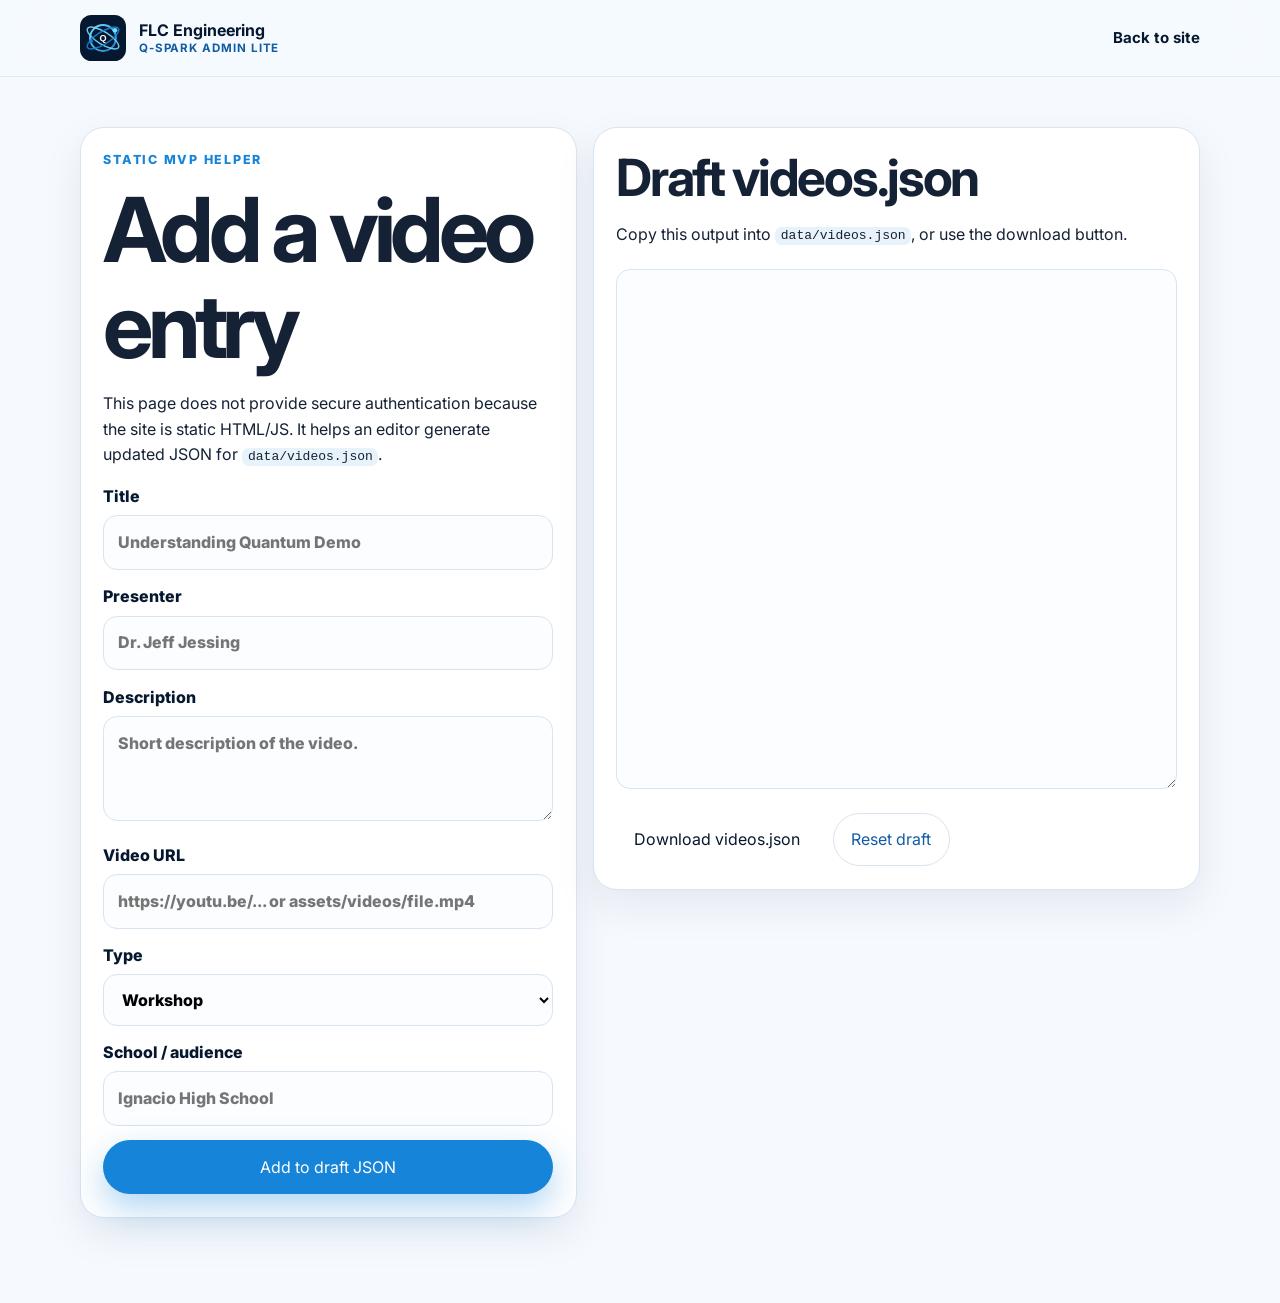
==== admin.html @ 29ce9d5e "first commit" ====
<!doctype html>
<html lang="en">
<head>
  <meta charset="utf-8">
  <meta name="viewport" content="width=device-width, initial-scale=1">
  <title>Admin Lite | FLC Engineering Q-SPARK</title>
  <meta name="description" content="Static-site helper for preparing new Q-SPARK video entries.">
  <link rel="preconnect" href="https://fonts.googleapis.com">
  <link rel="preconnect" href="https://fonts.gstatic.com" crossorigin>
  <link href="https://fonts.googleapis.com/css2?family=Inter:wght@400;500;600;700;800&display=swap" rel="stylesheet">
  <link rel="stylesheet" href="styles.css">
</head>
<body class="admin-page">
  <header class="site-header">
    <div class="container nav-wrap">
      <a class="brand" href="index.html">
        <img src="assets/logo/qspark-logo-placeholder.svg" alt="FLC Engineering Q-SPARK logo" class="brand-logo">
        <span><strong>FLC Engineering</strong><small>Q-SPARK Admin Lite</small></span>
      </a>
      <nav class="site-nav always-open"><a href="index.html">Back to site</a></nav>
    </div>
  </header>
  <main class="section admin-main">
    <div class="container admin-grid">
      <section class="admin-card">
        <p class="eyebrow">Static MVP helper</p>
        <h1>Add a video entry</h1>
        <p>This page does not provide secure authentication because the site is static HTML/JS. It helps an editor generate updated JSON for <code>data/videos.json</code>.</p>
        <form id="videoForm" class="admin-form">
          <label>Title<input name="title" required placeholder="Understanding Quantum Demo"></label>
          <label>Presenter<input name="presenter" placeholder="Dr. Jeff Jessing"></label>
          <label>Description<textarea name="description" required placeholder="Short description of the video."></textarea></label>
          <label>Video URL<input name="url" required placeholder="https://youtu.be/... or assets/videos/file.mp4"></label>
          <label>Type<select name="type"><option value="workshop">Workshop</option><option value="demo">Demo</option><option value="trailer">Trailer</option></select></label>
          <label>School / audience<input name="audience" placeholder="Ignacio High School"></label>
          <button class="button primary" type="submit">Add to draft JSON</button>
        </form>
      </section>
      <section class="admin-card">
        <h2>Draft videos.json</h2>
        <p>Copy this output into <code>data/videos.json</code>, or use the download button.</p>
        <textarea id="jsonOutput" class="json-output" spellcheck="false"></textarea>
        <div class="stacked-actions compact-actions">
          <button class="button secondary" id="downloadJson" type="button">Download videos.json</button>
          <button class="button ghost" id="resetDraft" type="button">Reset draft</button>
        </div>
      </section>
    </div>
  </main>
  <script src="admin.js"></script>
</body>
</html>
---- styles.css ----
:root {
  --blue-950: #06182f;
  --blue-900: #082345;
  --blue-800: #0d3568;
  --blue-700: #115ca3;
  --blue-500: #1684d8;
  --blue-100: #e8f4ff;
  --cyan-300: #76dcff;
  --ink: #152134;
  --muted: #65758a;
  --line: #d8e4ef;
  --bg: #f6faff;
  --white: #ffffff;
  --shadow: 0 24px 70px rgba(6, 24, 47, .14);
  --radius: 24px;
}

* { box-sizing: border-box; }
html { scroll-behavior: smooth; }
body {
  margin: 0;
  font-family: Inter, system-ui, -apple-system, BlinkMacSystemFont, "Segoe UI", sans-serif;
  color: var(--ink);
  background: var(--bg);
  line-height: 1.6;
}
a { color: var(--blue-700); }
img { max-width: 100%; display: block; }
code { background: rgba(22, 132, 216, .1); padding: .08rem .35rem; border-radius: 7px; }
.container { width: min(1120px, calc(100% - 40px)); margin: 0 auto; }
.skip-link { position: absolute; left: -999px; top: 1rem; background: var(--white); padding: .75rem 1rem; z-index: 20; }
.skip-link:focus { left: 1rem; }
.site-header {
  position: sticky; top: 0; z-index: 10;
  background: rgba(246, 250, 255, .9);
  backdrop-filter: blur(16px);
  border-bottom: 1px solid rgba(216, 228, 239, .7);
}
.nav-wrap { display: flex; align-items: center; justify-content: space-between; min-height: 76px; gap: 1rem; }
.brand { display: inline-flex; align-items: center; gap: .8rem; color: var(--blue-950); text-decoration: none; }
.brand-logo { width: 46px; height: 46px; }
.brand strong, .brand small { display: block; line-height: 1.05; }
.brand small { color: var(--blue-700); font-weight: 700; letter-spacing: .08em; text-transform: uppercase; font-size: .72rem; margin-top: .25rem; }
.site-nav { display: flex; align-items: center; gap: 1.1rem; }
.site-nav a { color: var(--blue-950); text-decoration: none; font-weight: 700; font-size: .94rem; }
.site-nav a:hover { color: var(--blue-700); }
.nav-admin { padding: .5rem .8rem; border: 1px solid var(--line); border-radius: 999px; background: var(--white); }
.nav-toggle { display: none; border: 0; background: transparent; width: 42px; height: 42px; padding: 8px; }
.nav-toggle span { display: block; height: 2px; background: var(--blue-950); margin: 6px 0; }
.hero { padding: 86px 0 70px; background: radial-gradient(circle at 80% 20%, rgba(118,220,255,.38), transparent 34%), linear-gradient(135deg, var(--blue-950), var(--blue-800)); color: var(--white); overflow: hidden; }
.hero-grid { display: grid; grid-template-columns: minmax(0, 1.15fr) minmax(320px, .85fr); gap: 56px; align-items: center; }
.eyebrow { margin: 0 0 .7rem; color: var(--blue-500); letter-spacing: .14em; text-transform: uppercase; font-weight: 800; font-size: .78rem; }
.hero .eyebrow { color: var(--cyan-300); }
h1, h2, h3 { line-height: 1.08; margin: 0; color: inherit; }
h1 { font-size: clamp(2.7rem, 7vw, 5.6rem); letter-spacing: -.06em; }
h2 { font-size: clamp(2rem, 4vw, 3.5rem); letter-spacing: -.045em; }
h3 { font-size: 1.25rem; letter-spacing: -.02em; }
.hero-text { font-size: clamp(1.1rem, 2vw, 1.35rem); color: rgba(255,255,255,.82); max-width: 730px; margin: 1.25rem 0 2rem; }
.hero-actions, .stacked-actions, .contact-actions { display: flex; flex-wrap: wrap; gap: .9rem; align-items: center; }
.button { display: inline-flex; align-items: center; justify-content: center; min-height: 48px; padding: .82rem 1.08rem; border-radius: 999px; font-weight: 800; text-decoration: none; border: 1px solid transparent; cursor: pointer; font: inherit; }
.button.primary { background: var(--blue-500); color: var(--white); box-shadow: 0 14px 34px rgba(22,132,216,.34); }
.button.secondary { background: var(--white); color: var(--blue-950); }
.button.ghost { background: transparent; color: var(--blue-700); border-color: var(--line); }
.hero .button.secondary { background: rgba(255,255,255,.12); color: var(--white); border-color: rgba(255,255,255,.28); }
.note { color: rgba(255,255,255,.72); }
.note a { color: var(--white); font-weight: 800; }
.hero-card { background: rgba(255,255,255,.1); border: 1px solid rgba(255,255,255,.2); border-radius: 34px; padding: 28px; box-shadow: var(--shadow); position: relative; min-height: 470px; overflow: hidden; }
.orbit { position: relative; width: 270px; height: 270px; border: 1px solid rgba(255,255,255,.18); border-radius: 50%; margin: 24px auto 40px; }
.orbit::before, .orbit::after { content: ""; position: absolute; inset: 44px; border: 1px solid rgba(118,220,255,.38); border-radius: 50%; transform: rotate(35deg) scaleX(1.55); }
.orbit::after { transform: rotate(-35deg) scaleX(1.55); }
.orbit span { position: absolute; width: 16px; height: 16px; background: var(--cyan-300); border-radius: 50%; box-shadow: 0 0 34px var(--cyan-300); }
.orbit span:nth-child(1) { top: 36px; left: 126px; }
.orbit span:nth-child(2) { bottom: 64px; left: 36px; }
.orbit span:nth-child(3) { right: 44px; bottom: 72px; }
.stat-row { display: flex; justify-content: space-between; gap: 1rem; border-top: 1px solid rgba(255,255,255,.2); padding-top: 1rem; color: rgba(255,255,255,.74); }
.stat-row strong { color: var(--white); font-size: 1.4rem; }
.hero-panel-grid { display: grid; grid-template-columns: 1fr 1fr; gap: .8rem; margin-top: 1rem; }
.hero-panel-grid div, .feature-card, .event-card, .video-card, .photo-card, .impact-list div, .contact-card, .admin-card { background: var(--white); border: 1px solid var(--line); border-radius: var(--radius); box-shadow: 0 16px 42px rgba(6,24,47,.08); }
.hero-panel-grid div { background: rgba(255,255,255,.1); border-color: rgba(255,255,255,.16); padding: 1rem; color: rgba(255,255,255,.72); }
.hero-panel-grid strong { display: block; color: var(--white); }
.section { padding: 86px 0; }
.split { display: grid; grid-template-columns: .9fr 1.1fr; gap: 56px; align-items: center; }
.align-start { align-items: start; }
.copy-block p, .section-intro, .impact-wrap p { color: var(--muted); font-size: 1.05rem; }
.card-grid { display: grid; grid-template-columns: repeat(3, 1fr); gap: 1rem; margin-top: 34px; }
.feature-card { padding: 1.45rem; }
.icon { display: inline-flex; font-weight: 900; color: var(--blue-700); background: var(--blue-100); border-radius: 999px; padding: .35rem .7rem; margin-bottom: 1rem; }
.feature-card p, .video-card p, .event-card p, .photo-card p, .impact-list span { color: var(--muted); }
.blue-section { background: var(--blue-950); color: var(--white); }
.section-heading { max-width: 760px; text-align: center; margin-bottom: 28px; }
.section-heading p { color: var(--muted); }
.blue-section .section-heading p { color: rgba(255,255,255,.72); }
.filters { display: flex; justify-content: center; flex-wrap: wrap; gap: .65rem; margin-bottom: 26px; }
.chip { border: 1px solid rgba(255,255,255,.2); border-radius: 999px; padding: .55rem .9rem; background: rgba(255,255,255,.08); color: var(--white); font-weight: 800; cursor: pointer; }
.chip.active { background: var(--blue-500); border-color: var(--blue-500); }
.video-grid { display: grid; grid-template-columns: repeat(2, 1fr); gap: 1.1rem; }
.video-card { overflow: hidden; background: #0b2649; border-color: rgba(255,255,255,.12); color: var(--white); }
.video-frame { aspect-ratio: 16 / 9; background: linear-gradient(135deg, #0d3568, #1684d8); display: grid; place-items: center; }
.video-frame iframe, .video-frame video { width: 100%; height: 100%; border: 0; }
.video-placeholder { text-align: center; padding: 2rem; font-weight: 800; }
.video-body { padding: 1.2rem; }
.video-meta { color: var(--cyan-300); font-weight: 800; font-size: .82rem; text-transform: uppercase; letter-spacing: .08em; }
.video-tags { display: flex; gap: .5rem; flex-wrap: wrap; margin-top: .8rem; }
.video-tags span { background: rgba(255,255,255,.1); border: 1px solid rgba(255,255,255,.14); border-radius: 999px; padding: .25rem .55rem; font-size: .78rem; color: rgba(255,255,255,.82); }
.event-list { display: grid; gap: 1rem; }
.event-card { padding: 1.25rem; }
.event-date { color: var(--blue-700); font-weight: 900; text-transform: uppercase; font-size: .82rem; letter-spacing: .08em; }
.gallery-section { background: #edf6ff; }
.gallery-grid { display: grid; grid-template-columns: repeat(3, 1fr); gap: 1rem; }
.photo-card { overflow: hidden; }
.photo-card img { width: 100%; aspect-ratio: 4 / 3; object-fit: cover; background: linear-gradient(135deg, var(--blue-800), var(--blue-500)); }
.photo-card div { padding: 1rem; }
.impact-wrap { display: grid; grid-template-columns: 1fr 1fr; gap: 52px; align-items: center; }
.impact-list { display: grid; gap: 1rem; }
.impact-list div { padding: 1.2rem; }
.impact-list strong, .impact-list span { display: block; }
.contact-section { padding-top: 0; }
.contact-card { padding: 2rem; display: grid; grid-template-columns: 1fr auto; gap: 2rem; align-items: center; background: linear-gradient(135deg, var(--white), var(--blue-100)); }
.site-footer { padding: 36px 0; background: var(--blue-950); color: rgba(255,255,255,.72); }
.footer-grid { display: grid; grid-template-columns: 1fr 1fr; gap: 2rem; }
.footer-grid strong { color: var(--white); }
.admin-main { padding-top: 50px; }
.admin-grid { display: grid; grid-template-columns: .9fr 1.1fr; gap: 1rem; align-items: start; }
.admin-card { padding: 1.4rem; }
.admin-form { display: grid; gap: .9rem; margin-top: 1rem; }
.admin-form label { font-weight: 800; color: var(--blue-950); }
.admin-form input, .admin-form textarea, .admin-form select, .json-output { width: 100%; margin-top: .35rem; border: 1px solid var(--line); border-radius: 14px; padding: .85rem; font: inherit; background: #fbfdff; }
.admin-form textarea { min-height: 105px; }
.json-output { min-height: 520px; font-family: ui-monospace, SFMono-Regular, Menlo, monospace; font-size: .85rem; }
.compact-actions { margin-top: 1rem; }
@media (max-width: 850px) {
  .nav-toggle { display: block; }
  .site-nav { display: none; position: absolute; left: 20px; right: 20px; top: 78px; background: var(--white); padding: 1rem; border: 1px solid var(--line); border-radius: 18px; box-shadow: var(--shadow); flex-direction: column; align-items: flex-start; }
  .site-nav.open, .site-nav.always-open { display: flex; }
  .hero-grid, .split, .impact-wrap, .contact-card, .footer-grid, .admin-grid { grid-template-columns: 1fr; }
  .card-grid, .gallery-grid, .video-grid { grid-template-columns: 1fr; }
  .hero { padding-top: 58px; }
  .hero-card { min-height: auto; }
  .contact-actions { justify-content: flex-start; }
}
.page-hero { padding: 76px 0 42px; background: radial-gradient(circle at 85% 20%, rgba(118,220,255,.32), transparent 32%), linear-gradient(135deg, var(--blue-950), var(--blue-800)); color: var(--white); }
.page-hero .section-heading { margin-bottom: 0; }
.page-hero h1 { font-size: clamp(2.4rem, 6vw, 4.6rem); }
.page-hero p { color: rgba(255,255,255,.78); }
.light { color: rgba(255,255,255,.76); }
.featured-video-card { margin: 0; }
#featuredVideo .video-card { width: 100%; }
.empty-state { padding: 1.25rem; border-radius: var(--radius); background: rgba(255,255,255,.1); border: 1px solid rgba(255,255,255,.16); color: rgba(255,255,255,.78); }
.gallery-section.is-empty { display: none; }
.videos-page-section { padding-top: 42px; }
.video-contact-section { padding-top: 64px; }
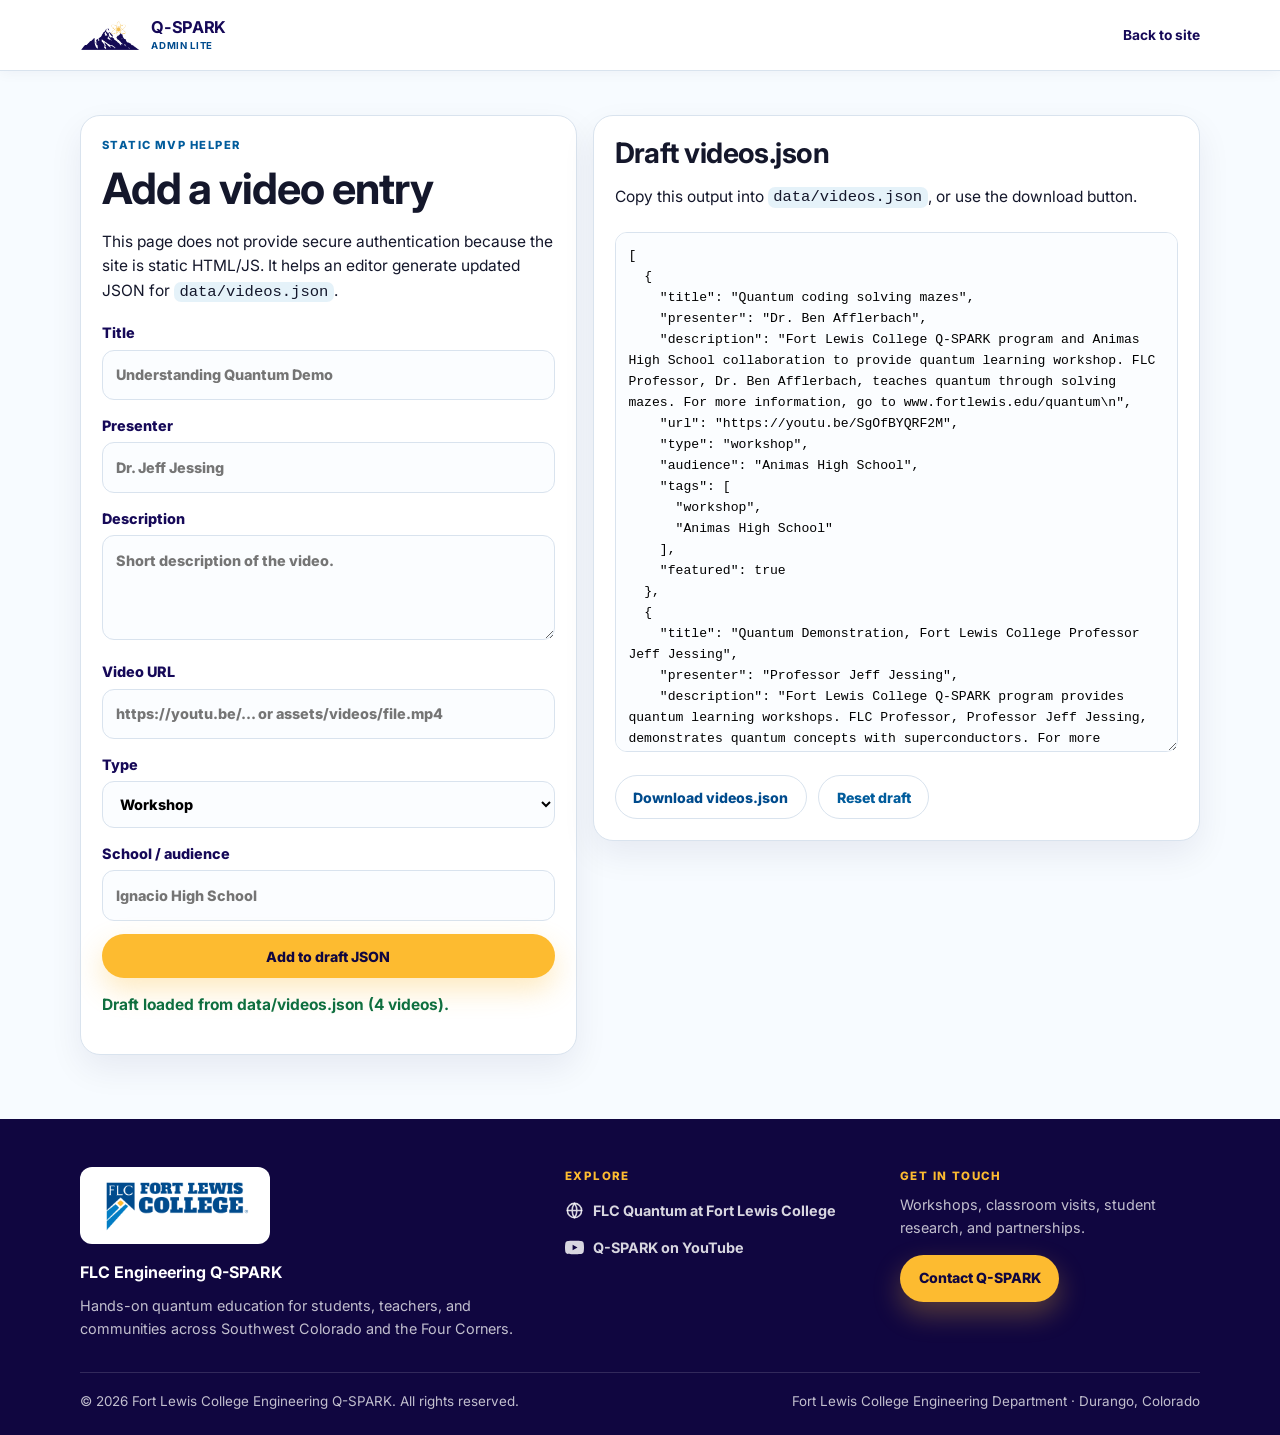
==== commit fa4b2fa6: "Complete style update, Add logos and photos, Clean up dashboard" ====
--- a/admin.html
+++ b/admin.html
@@ -5,6 +5,7 @@
   <meta name="viewport" content="width=device-width, initial-scale=1">
   <title>Admin Lite | FLC Engineering Q-SPARK</title>
   <meta name="description" content="Static-site helper for preparing new Q-SPARK video entries.">
+  <link rel="icon" href="assets/logo/qspark-mark.png">
   <link rel="preconnect" href="https://fonts.googleapis.com">
   <link rel="preconnect" href="https://fonts.gstatic.com" crossorigin>
   <link href="https://fonts.googleapis.com/css2?family=Inter:wght@400;500;600;700;800&display=swap" rel="stylesheet">
@@ -14,8 +15,8 @@
   <header class="site-header">
     <div class="container nav-wrap">
       <a class="brand" href="index.html">
-        <img src="assets/logo/qspark-logo-placeholder.svg" alt="FLC Engineering Q-SPARK logo" class="brand-logo">
-        <span><strong>FLC Engineering</strong><small>Q-SPARK Admin Lite</small></span>
+        <img src="assets/logo/qspark-mark.png" alt="" class="brand-logo" width="412" height="206">
+        <span><strong>Q-SPARK</strong><small>Admin Lite</small></span>
       </a>
       <nav class="site-nav always-open"><a href="index.html">Back to site</a></nav>
     </div>
@@ -47,6 +48,43 @@
       </section>
     </div>
   </main>
+
+  <footer class="site-footer">
+    <div class="container footer-grid">
+      <div class="footer-brand">
+        <img src="assets/logo/flc-logo.png" alt="Fort Lewis College" class="footer-logo" width="454" height="160">
+        <strong>FLC Engineering Q-SPARK</strong>
+        <p>Hands-on quantum education for students, teachers, and communities across Southwest Colorado and the Four Corners.</p>
+      </div>
+      <div class="footer-links">
+        <span class="footer-heading">Explore</span>
+        <ul>
+          <li>
+            <a href="https://www.fortlewis.edu/quantum" target="_blank" rel="noopener">
+              <svg viewBox="0 0 24 24" fill="none" stroke="currentColor" stroke-width="2" stroke-linecap="round" stroke-linejoin="round" aria-hidden="true"><circle cx="12" cy="12" r="9"></circle><path d="M3 12h18M12 3a15 15 0 0 1 0 18a15 15 0 0 1 0-18"></path></svg>
+              FLC Quantum at Fort Lewis College
+            </a>
+          </li>
+          <li>
+            <a href="https://www.youtube.com/@FLCQSPARK" target="_blank" rel="noopener">
+              <svg viewBox="0 0 24 24" fill="currentColor" aria-hidden="true"><path d="M23.5 6.2a3 3 0 0 0-2.1-2.1C19.5 3.5 12 3.5 12 3.5s-7.5 0-9.4.6A3 3 0 0 0 .5 6.2 31.2 31.2 0 0 0 0 12a31.2 31.2 0 0 0 .5 5.8 3 3 0 0 0 2.1 2.1c1.9.6 9.4.6 9.4.6s7.5 0 9.4-.6a3 3 0 0 0 2.1-2.1A31.2 31.2 0 0 0 24 12a31.2 31.2 0 0 0-.5-5.8ZM9.6 15.6V8.4l6.2 3.6-6.2 3.6Z"></path></svg>
+              Q-SPARK on YouTube
+            </a>
+          </li>
+        </ul>
+      </div>
+      <div class="footer-contact">
+        <span class="footer-heading">Get in touch</span>
+        <p>Workshops, classroom visits, student research, and partnerships.</p>
+        <a class="button primary" href="index.html#contact">Contact Q-SPARK</a>
+      </div>
+    </div>
+    <div class="container footer-bottom">
+      <p>&copy; <span data-year>2026</span> Fort Lewis College Engineering Q-SPARK. All rights reserved.</p>
+      <p>Fort Lewis College Engineering Department &middot; Durango, Colorado</p>
+    </div>
+  </footer>
+
   <script src="admin.js"></script>
 </body>
 </html>
--- a/styles.css
+++ b/styles.css
@@ -1,18 +1,22 @@
 :root {
-  --blue-950: #06182f;
-  --blue-900: #082345;
-  --blue-800: #0d3568;
-  --blue-700: #115ca3;
-  --blue-500: #1684d8;
-  --blue-100: #e8f4ff;
-  --cyan-300: #76dcff;
-  --ink: #152134;
-  --muted: #65758a;
-  --line: #d8e4ef;
-  --bg: #f6faff;
+  /* Brand colors sampled from the Q-SPARK and Fort Lewis College logos */
+  --blue-950: #100640;
+  --blue-900: #160958; /* Q-SPARK logo navy */
+  --blue-800: #004b8d; /* Fort Lewis College blue */
+  --blue-700: #015c9c;
+  --blue-500: #027dc4; /* FLC light blue */
+  --blue-100: #e7f1fa;
+  --gold-500: #fdbb30; /* Q-SPARK logo gold */
+  --gold-400: #ffd066;
+  --gold-100: #fff4dc;
+  --gold-ink: #855400;
+  --ink: #14172b;
+  --muted: #5f6b80;
+  --line: #d9e3ee;
+  --bg: #f7fbff;
   --white: #ffffff;
-  --shadow: 0 24px 70px rgba(6, 24, 47, .14);
-  --radius: 24px;
+  --shadow: 0 20px 56px rgba(16, 6, 64, .14);
+  --radius: 20px;
 }
 
 * { box-sizing: border-box; }
@@ -22,130 +26,170 @@
   font-family: Inter, system-ui, -apple-system, BlinkMacSystemFont, "Segoe UI", sans-serif;
   color: var(--ink);
   background: var(--bg);
+  font-size: .97rem;
   line-height: 1.6;
 }
 a { color: var(--blue-700); }
 img { max-width: 100%; display: block; }
-code { background: rgba(22, 132, 216, .1); padding: .08rem .35rem; border-radius: 7px; }
+code { background: rgba(2, 125, 196, .1); padding: .08rem .35rem; border-radius: 7px; }
 .container { width: min(1120px, calc(100% - 40px)); margin: 0 auto; }
 .skip-link { position: absolute; left: -999px; top: 1rem; background: var(--white); padding: .75rem 1rem; z-index: 20; }
 .skip-link:focus { left: 1rem; }
 .site-header {
   position: sticky; top: 0; z-index: 10;
-  background: rgba(246, 250, 255, .9);
-  backdrop-filter: blur(16px);
-  border-bottom: 1px solid rgba(216, 228, 239, .7);
+  background: var(--white);
+  border-bottom: 1px solid var(--line);
+  box-shadow: 0 1px 14px rgba(16, 6, 64, .05);
 }
-.nav-wrap { display: flex; align-items: center; justify-content: space-between; min-height: 76px; gap: 1rem; }
-.brand { display: inline-flex; align-items: center; gap: .8rem; color: var(--blue-950); text-decoration: none; }
-.brand-logo { width: 46px; height: 46px; }
+.nav-wrap { display: flex; align-items: center; justify-content: space-between; min-height: 70px; gap: 1rem; }
+.brand { display: inline-flex; align-items: center; gap: .7rem; color: var(--blue-900); text-decoration: none; }
+.brand-logo { width: 60px; height: auto; }
 .brand strong, .brand small { display: block; line-height: 1.05; }
-.brand small { color: var(--blue-700); font-weight: 700; letter-spacing: .08em; text-transform: uppercase; font-size: .72rem; margin-top: .25rem; }
-.site-nav { display: flex; align-items: center; gap: 1.1rem; }
-.site-nav a { color: var(--blue-950); text-decoration: none; font-weight: 700; font-size: .94rem; }
+.brand strong { font-size: 1.02rem; letter-spacing: -.02em; }
+.brand small { color: var(--blue-800); font-weight: 700; letter-spacing: .07em; text-transform: uppercase; font-size: .6rem; margin-top: .28rem; }
+.site-nav { display: flex; align-items: center; gap: 1rem; }
+.site-nav a { color: var(--blue-900); text-decoration: none; font-weight: 700; font-size: .86rem; }
 .site-nav a:hover { color: var(--blue-700); }
-.nav-admin { padding: .5rem .8rem; border: 1px solid var(--line); border-radius: 999px; background: var(--white); }
+.nav-admin { padding: .42rem .75rem; border: 1px solid var(--line); border-radius: 999px; background: var(--bg); }
 .nav-toggle { display: none; border: 0; background: transparent; width: 42px; height: 42px; padding: 8px; }
-.nav-toggle span { display: block; height: 2px; background: var(--blue-950); margin: 6px 0; }
-.hero { padding: 86px 0 70px; background: radial-gradient(circle at 80% 20%, rgba(118,220,255,.38), transparent 34%), linear-gradient(135deg, var(--blue-950), var(--blue-800)); color: var(--white); overflow: hidden; }
-.hero-grid { display: grid; grid-template-columns: minmax(0, 1.15fr) minmax(320px, .85fr); gap: 56px; align-items: center; }
-.eyebrow { margin: 0 0 .7rem; color: var(--blue-500); letter-spacing: .14em; text-transform: uppercase; font-weight: 800; font-size: .78rem; }
-.hero .eyebrow { color: var(--cyan-300); }
-h1, h2, h3 { line-height: 1.08; margin: 0; color: inherit; }
-h1 { font-size: clamp(2.7rem, 7vw, 5.6rem); letter-spacing: -.06em; }
-h2 { font-size: clamp(2rem, 4vw, 3.5rem); letter-spacing: -.045em; }
-h3 { font-size: 1.25rem; letter-spacing: -.02em; }
-.hero-text { font-size: clamp(1.1rem, 2vw, 1.35rem); color: rgba(255,255,255,.82); max-width: 730px; margin: 1.25rem 0 2rem; }
-.hero-actions, .stacked-actions, .contact-actions { display: flex; flex-wrap: wrap; gap: .9rem; align-items: center; }
-.button { display: inline-flex; align-items: center; justify-content: center; min-height: 48px; padding: .82rem 1.08rem; border-radius: 999px; font-weight: 800; text-decoration: none; border: 1px solid transparent; cursor: pointer; font: inherit; }
-.button.primary { background: var(--blue-500); color: var(--white); box-shadow: 0 14px 34px rgba(22,132,216,.34); }
-.button.secondary { background: var(--white); color: var(--blue-950); }
+.nav-toggle span { display: block; height: 2px; background: var(--blue-900); margin: 6px 0; }
+
+/* Hero with workshop photo background */
+.hero {
+  position: relative;
+  display: flex; align-items: center;
+  min-height: clamp(400px, 58vh, 540px);
+  padding: 60px 0;
+  background: var(--blue-950);
+  color: var(--white);
+  overflow: hidden;
+}
+.hero-bg {
+  position: absolute; inset: 0;
+  width: 100%; height: 100%;
+  object-fit: cover; object-position: center 40%;
+  filter: saturate(.7) contrast(1.05);
+  transform: scale(1.06);
+}
+.hero::after {
+  content: ""; position: absolute; inset: 0;
+  background:
+    linear-gradient(180deg, rgba(16, 6, 64, .62), rgba(16, 6, 64, .8)),
+    linear-gradient(100deg, rgba(16, 6, 64, .92) 0%, rgba(22, 9, 88, .7) 46%, rgba(0, 75, 141, .26) 100%),
+    radial-gradient(circle at 84% 16%, rgba(253, 187, 48, .22), transparent 46%);
+}
+.hero-inner { position: relative; z-index: 1; max-width: 720px; }
+.eyebrow { margin: 0 0 .6rem; color: var(--blue-700); letter-spacing: .13em; text-transform: uppercase; font-weight: 800; font-size: .7rem; }
+.hero .eyebrow, .page-hero .eyebrow, .blue-section .eyebrow { color: var(--gold-500); }
+h1, h2, h3 { line-height: 1.15; margin: 0; color: inherit; }
+h1 { font-size: clamp(1.8rem, 3.4vw, 2.7rem); letter-spacing: -.025em; }
+h2 { font-size: clamp(1.35rem, 2.2vw, 1.85rem); letter-spacing: -.02em; }
+h3 { font-size: 1.02rem; letter-spacing: -.01em; }
+.hero-text { font-size: clamp(.98rem, 1.3vw, 1.06rem); color: rgba(255, 255, 255, .88); max-width: 620px; margin: 1rem 0 1.6rem; }
+.hero-actions, .stacked-actions, .contact-actions { display: flex; flex-wrap: wrap; gap: .7rem; align-items: center; }
+.button { display: inline-flex; align-items: center; justify-content: center; min-height: 44px; padding: .68rem 1.1rem; border-radius: 999px; font-weight: 800; font-size: .88rem; text-decoration: none; border: 1px solid transparent; cursor: pointer; font-family: inherit; }
+.button.primary { background: var(--gold-500); color: var(--blue-950); box-shadow: 0 12px 28px rgba(253, 187, 48, .3); }
+.button.primary:hover { background: var(--gold-400); }
+.button.secondary { background: var(--white); color: var(--blue-800); border-color: var(--line); }
 .button.ghost { background: transparent; color: var(--blue-700); border-color: var(--line); }
-.hero .button.secondary { background: rgba(255,255,255,.12); color: var(--white); border-color: rgba(255,255,255,.28); }
-.note { color: rgba(255,255,255,.72); }
-.note a { color: var(--white); font-weight: 800; }
-.hero-card { background: rgba(255,255,255,.1); border: 1px solid rgba(255,255,255,.2); border-radius: 34px; padding: 28px; box-shadow: var(--shadow); position: relative; min-height: 470px; overflow: hidden; }
-.orbit { position: relative; width: 270px; height: 270px; border: 1px solid rgba(255,255,255,.18); border-radius: 50%; margin: 24px auto 40px; }
-.orbit::before, .orbit::after { content: ""; position: absolute; inset: 44px; border: 1px solid rgba(118,220,255,.38); border-radius: 50%; transform: rotate(35deg) scaleX(1.55); }
-.orbit::after { transform: rotate(-35deg) scaleX(1.55); }
-.orbit span { position: absolute; width: 16px; height: 16px; background: var(--cyan-300); border-radius: 50%; box-shadow: 0 0 34px var(--cyan-300); }
-.orbit span:nth-child(1) { top: 36px; left: 126px; }
-.orbit span:nth-child(2) { bottom: 64px; left: 36px; }
-.orbit span:nth-child(3) { right: 44px; bottom: 72px; }
-.stat-row { display: flex; justify-content: space-between; gap: 1rem; border-top: 1px solid rgba(255,255,255,.2); padding-top: 1rem; color: rgba(255,255,255,.74); }
-.stat-row strong { color: var(--white); font-size: 1.4rem; }
-.hero-panel-grid { display: grid; grid-template-columns: 1fr 1fr; gap: .8rem; margin-top: 1rem; }
-.hero-panel-grid div, .feature-card, .event-card, .video-card, .photo-card, .impact-list div, .contact-card, .admin-card { background: var(--white); border: 1px solid var(--line); border-radius: var(--radius); box-shadow: 0 16px 42px rgba(6,24,47,.08); }
-.hero-panel-grid div { background: rgba(255,255,255,.1); border-color: rgba(255,255,255,.16); padding: 1rem; color: rgba(255,255,255,.72); }
-.hero-panel-grid strong { display: block; color: var(--white); }
-.section { padding: 86px 0; }
-.split { display: grid; grid-template-columns: .9fr 1.1fr; gap: 56px; align-items: center; }
+.hero .button.secondary, .blue-section .button.secondary { background: rgba(255, 255, 255, .12); color: var(--white); border-color: rgba(255, 255, 255, .32); }
+.note { color: rgba(255, 255, 255, .78); font-size: .88rem; margin-bottom: 0; }
+.note a { color: var(--gold-500); font-weight: 800; }
+
+.section { padding: 64px 0; }
+.split { display: grid; grid-template-columns: .9fr 1.1fr; gap: 44px; align-items: center; }
 .align-start { align-items: start; }
-.copy-block p, .section-intro, .impact-wrap p { color: var(--muted); font-size: 1.05rem; }
-.card-grid { display: grid; grid-template-columns: repeat(3, 1fr); gap: 1rem; margin-top: 34px; }
-.feature-card { padding: 1.45rem; }
-.icon { display: inline-flex; font-weight: 900; color: var(--blue-700); background: var(--blue-100); border-radius: 999px; padding: .35rem .7rem; margin-bottom: 1rem; }
-.feature-card p, .video-card p, .event-card p, .photo-card p, .impact-list span { color: var(--muted); }
+.copy-block p, .section-intro, .impact-band p { color: var(--muted); font-size: .98rem; }
+.card-grid { display: grid; grid-template-columns: repeat(3, 1fr); gap: 1rem; margin-top: 28px; }
+.feature-card { padding: 1.4rem 1.3rem 1.3rem; position: relative; overflow: hidden; }
+.feature-card::before { content: ""; position: absolute; inset: 0 0 auto; height: 3px; background: linear-gradient(90deg, var(--gold-500), var(--blue-500)); }
+.icon { display: inline-flex; font-weight: 900; font-size: .82rem; color: var(--gold-ink); background: var(--gold-100); border-radius: 999px; padding: .3rem .65rem; margin-bottom: .85rem; }
+.feature-card p, .video-card p, .event-card p, .photo-card p, .impact-list span { color: var(--muted); font-size: .92rem; }
+.feature-card p { margin-bottom: 0; }
+.hero-panel-grid div, .feature-card, .event-card, .video-card, .photo-card, .impact-list div, .contact-card, .admin-card { background: var(--white); border: 1px solid var(--line); border-radius: var(--radius); box-shadow: 0 14px 34px rgba(16, 6, 64, .07); }
 .blue-section { background: var(--blue-950); color: var(--white); }
-.section-heading { max-width: 760px; text-align: center; margin-bottom: 28px; }
-.section-heading p { color: var(--muted); }
-.blue-section .section-heading p { color: rgba(255,255,255,.72); }
-.filters { display: flex; justify-content: center; flex-wrap: wrap; gap: .65rem; margin-bottom: 26px; }
-.chip { border: 1px solid rgba(255,255,255,.2); border-radius: 999px; padding: .55rem .9rem; background: rgba(255,255,255,.08); color: var(--white); font-weight: 800; cursor: pointer; }
-.chip.active { background: var(--blue-500); border-color: var(--blue-500); }
+.section-heading { max-width: 720px; text-align: center; margin: 0 auto 26px; }
+.section-heading p { color: var(--muted); font-size: .98rem; }
+.blue-section .section-heading p, .light { color: rgba(255, 255, 255, .78); }
+.filters { display: flex; justify-content: center; flex-wrap: wrap; gap: .55rem; margin-bottom: 24px; }
+.chip { border: 1px solid rgba(255, 255, 255, .22); border-radius: 999px; padding: .48rem .85rem; background: rgba(255, 255, 255, .08); color: var(--white); font-weight: 800; font-size: .84rem; cursor: pointer; font-family: inherit; }
+.chip.active { background: var(--gold-500); border-color: var(--gold-500); color: var(--blue-950); }
 .video-grid { display: grid; grid-template-columns: repeat(2, 1fr); gap: 1.1rem; }
-.video-card { overflow: hidden; background: #0b2649; border-color: rgba(255,255,255,.12); color: var(--white); }
-.video-frame { aspect-ratio: 16 / 9; background: linear-gradient(135deg, #0d3568, #1684d8); display: grid; place-items: center; }
+.video-card { overflow: hidden; background: #170c4d; border-color: rgba(255, 255, 255, .12); color: var(--white); }
+.video-frame { aspect-ratio: 16 / 9; background: linear-gradient(135deg, var(--blue-800), var(--blue-500)); display: grid; place-items: center; }
 .video-frame iframe, .video-frame video { width: 100%; height: 100%; border: 0; }
 .video-placeholder { text-align: center; padding: 2rem; font-weight: 800; }
-.video-body { padding: 1.2rem; }
-.video-meta { color: var(--cyan-300); font-weight: 800; font-size: .82rem; text-transform: uppercase; letter-spacing: .08em; }
-.video-tags { display: flex; gap: .5rem; flex-wrap: wrap; margin-top: .8rem; }
-.video-tags span { background: rgba(255,255,255,.1); border: 1px solid rgba(255,255,255,.14); border-radius: 999px; padding: .25rem .55rem; font-size: .78rem; color: rgba(255,255,255,.82); }
-.event-list { display: grid; gap: 1rem; }
-.event-card { padding: 1.25rem; }
-.event-date { color: var(--blue-700); font-weight: 900; text-transform: uppercase; font-size: .82rem; letter-spacing: .08em; }
-.gallery-section { background: #edf6ff; }
-.gallery-grid { display: grid; grid-template-columns: repeat(3, 1fr); gap: 1rem; }
-.photo-card { overflow: hidden; }
+.video-body { padding: 1.1rem; }
+.video-body p { color: rgba(255, 255, 255, .74); }
+.video-meta { color: var(--gold-500); font-weight: 800; font-size: .76rem; text-transform: uppercase; letter-spacing: .08em; margin-bottom: .3rem; }
+.video-tags { display: flex; gap: .45rem; flex-wrap: wrap; margin-top: .75rem; }
+.video-tags span { background: rgba(255, 255, 255, .1); border: 1px solid rgba(255, 255, 255, .14); border-radius: 999px; padding: .22rem .55rem; font-size: .74rem; color: rgba(255, 255, 255, .82); }
+.event-list { display: grid; gap: .9rem; }
+.event-card { padding: 1.2rem; }
+.event-date { color: var(--blue-700); font-weight: 900; text-transform: uppercase; font-size: .76rem; letter-spacing: .08em; margin-bottom: .3rem; }
+.gallery-section { background: var(--blue-100); }
+.gallery-grid { display: flex; flex-wrap: wrap; justify-content: center; gap: 1rem; }
+.photo-card { overflow: hidden; flex: 1 1 300px; max-width: 420px; }
 .photo-card img { width: 100%; aspect-ratio: 4 / 3; object-fit: cover; background: linear-gradient(135deg, var(--blue-800), var(--blue-500)); }
 .photo-card div { padding: 1rem; }
-.impact-wrap { display: grid; grid-template-columns: 1fr 1fr; gap: 52px; align-items: center; }
-.impact-list { display: grid; gap: 1rem; }
-.impact-list div { padding: 1.2rem; }
+.impact-band { background: var(--white); border-top: 1px solid var(--line); border-bottom: 1px solid var(--line); }
+.impact-list { display: grid; grid-template-columns: repeat(3, 1fr); gap: 1rem; margin-top: 26px; }
+.impact-list div { padding: 1.15rem; }
 .impact-list strong, .impact-list span { display: block; }
+.impact-list strong { color: var(--blue-900); }
 .contact-section { padding-top: 0; }
-.contact-card { padding: 2rem; display: grid; grid-template-columns: 1fr auto; gap: 2rem; align-items: center; background: linear-gradient(135deg, var(--white), var(--blue-100)); }
-.site-footer { padding: 36px 0; background: var(--blue-950); color: rgba(255,255,255,.72); }
-.footer-grid { display: grid; grid-template-columns: 1fr 1fr; gap: 2rem; }
-.footer-grid strong { color: var(--white); }
-.admin-main { padding-top: 50px; }
+.contact-card { padding: 1.9rem; display: grid; grid-template-columns: 1fr auto; gap: 1.8rem; align-items: center; background: linear-gradient(135deg, var(--white), var(--blue-100)); }
+.contact-card p { color: var(--muted); font-size: .95rem; }
+
+.site-footer { padding: 48px 0 24px; background: var(--blue-950); color: rgba(255, 255, 255, .74); font-size: .9rem; }
+.footer-grid { display: grid; grid-template-columns: 1.5fr 1fr 1fr; gap: 2.2rem; }
+.footer-grid strong { color: var(--white); font-size: 1rem; }
+.footer-grid p { margin: .5rem 0 0; }
+.footer-logo { width: 190px; height: auto; background: var(--white); padding: 10px 14px; border-radius: 12px; margin-bottom: 1rem; }
+.footer-heading { display: block; color: var(--gold-500); letter-spacing: .12em; text-transform: uppercase; font-weight: 800; font-size: .72rem; }
+.footer-links ul { list-style: none; margin: .85rem 0 0; padding: 0; display: grid; gap: .65rem; }
+.footer-links a { display: inline-flex; align-items: center; gap: .55rem; color: rgba(255, 255, 255, .84); text-decoration: none; font-weight: 700; }
+.footer-links a:hover, .footer-links a:focus-visible { color: var(--gold-500); }
+.footer-links svg { width: 19px; height: 19px; flex: none; }
+.footer-contact .button { margin-top: 1rem; }
+.footer-bottom { margin-top: 32px; padding-top: 18px; border-top: 1px solid rgba(255, 255, 255, .14); display: flex; flex-wrap: wrap; justify-content: space-between; gap: .5rem 1.5rem; font-size: .84rem; }
+.footer-bottom p { margin: 0; }
+
+.admin-main { padding-top: 44px; }
 .admin-grid { display: grid; grid-template-columns: .9fr 1.1fr; gap: 1rem; align-items: start; }
-.admin-card { padding: 1.4rem; }
-.admin-form { display: grid; gap: .9rem; margin-top: 1rem; }
-.admin-form label { font-weight: 800; color: var(--blue-950); }
-.admin-form input, .admin-form textarea, .admin-form select, .json-output { width: 100%; margin-top: .35rem; border: 1px solid var(--line); border-radius: 14px; padding: .85rem; font: inherit; background: #fbfdff; }
+.admin-card { padding: 1.3rem; }
+.admin-form { display: grid; gap: .85rem; margin-top: 1rem; }
+.admin-form label { font-weight: 800; color: var(--blue-900); font-size: .9rem; }
+.admin-form input, .admin-form textarea, .admin-form select, .json-output { width: 100%; margin-top: .35rem; border: 1px solid var(--line); border-radius: 12px; padding: .8rem; font: inherit; background: #fbfdff; }
 .admin-form textarea { min-height: 105px; }
-.json-output { min-height: 520px; font-family: ui-monospace, SFMono-Regular, Menlo, monospace; font-size: .85rem; }
+.json-output { min-height: 520px; font-family: ui-monospace, SFMono-Regular, Menlo, monospace; font-size: .82rem; }
 .compact-actions { margin-top: 1rem; }
+
+.page-hero { padding: 56px 0 36px; background: radial-gradient(circle at 85% 20%, rgba(253, 187, 48, .2), transparent 34%), linear-gradient(135deg, var(--blue-950), var(--blue-800)); color: var(--white); }
+.page-hero .section-heading { margin-bottom: 0; }
+.page-hero h1 { font-size: clamp(1.7rem, 3vw, 2.4rem); }
+.page-hero p { color: rgba(255, 255, 255, .8); }
+.featured-video-card { margin: 0; }
+#featuredVideo .video-card { width: 100%; }
+.empty-state { padding: 1.2rem; border-radius: var(--radius); background: rgba(255, 255, 255, .1); border: 1px solid rgba(255, 255, 255, .16); color: rgba(255, 255, 255, .8); }
+.gallery-section.is-empty { display: none; }
+.videos-page-section { padding-top: 36px; }
+.video-contact-section { padding-top: 56px; }
+
 @media (max-width: 850px) {
   .nav-toggle { display: block; }
-  .site-nav { display: none; position: absolute; left: 20px; right: 20px; top: 78px; background: var(--white); padding: 1rem; border: 1px solid var(--line); border-radius: 18px; box-shadow: var(--shadow); flex-direction: column; align-items: flex-start; }
+  .site-nav { display: none; position: absolute; left: 20px; right: 20px; top: 72px; background: var(--white); padding: 1rem; border: 1px solid var(--line); border-radius: 16px; box-shadow: var(--shadow); flex-direction: column; align-items: flex-start; }
   .site-nav.open, .site-nav.always-open { display: flex; }
-  .hero-grid, .split, .impact-wrap, .contact-card, .footer-grid, .admin-grid { grid-template-columns: 1fr; }
-  .card-grid, .gallery-grid, .video-grid { grid-template-columns: 1fr; }
-  .hero { padding-top: 58px; }
-  .hero-card { min-height: auto; }
+  .split, .contact-card, .footer-grid, .admin-grid { grid-template-columns: 1fr; }
+  .card-grid, .video-grid, .impact-list { grid-template-columns: 1fr; }
+  .hero { min-height: 0; padding: 48px 0 44px; }
+  .section { padding: 48px 0; }
   .contact-actions { justify-content: flex-start; }
 }
-.page-hero { padding: 76px 0 42px; background: radial-gradient(circle at 85% 20%, rgba(118,220,255,.32), transparent 32%), linear-gradient(135deg, var(--blue-950), var(--blue-800)); color: var(--white); }
-.page-hero .section-heading { margin-bottom: 0; }
-.page-hero h1 { font-size: clamp(2.4rem, 6vw, 4.6rem); }
-.page-hero p { color: rgba(255,255,255,.78); }
-.light { color: rgba(255,255,255,.76); }
-.featured-video-card { margin: 0; }
-#featuredVideo .video-card { width: 100%; }
-.empty-state { padding: 1.25rem; border-radius: var(--radius); background: rgba(255,255,255,.1); border: 1px solid rgba(255,255,255,.16); color: rgba(255,255,255,.78); }
-.gallery-section.is-empty { display: none; }
-.videos-page-section { padding-top: 42px; }
-.video-contact-section { padding-top: 64px; }
+@media (max-width: 420px) {
+  .brand-logo { width: 48px; }
+  .brand small { font-size: .55rem; }
+}
+@media (prefers-reduced-motion: reduce) {
+  html { scroll-behavior: auto; }
+}
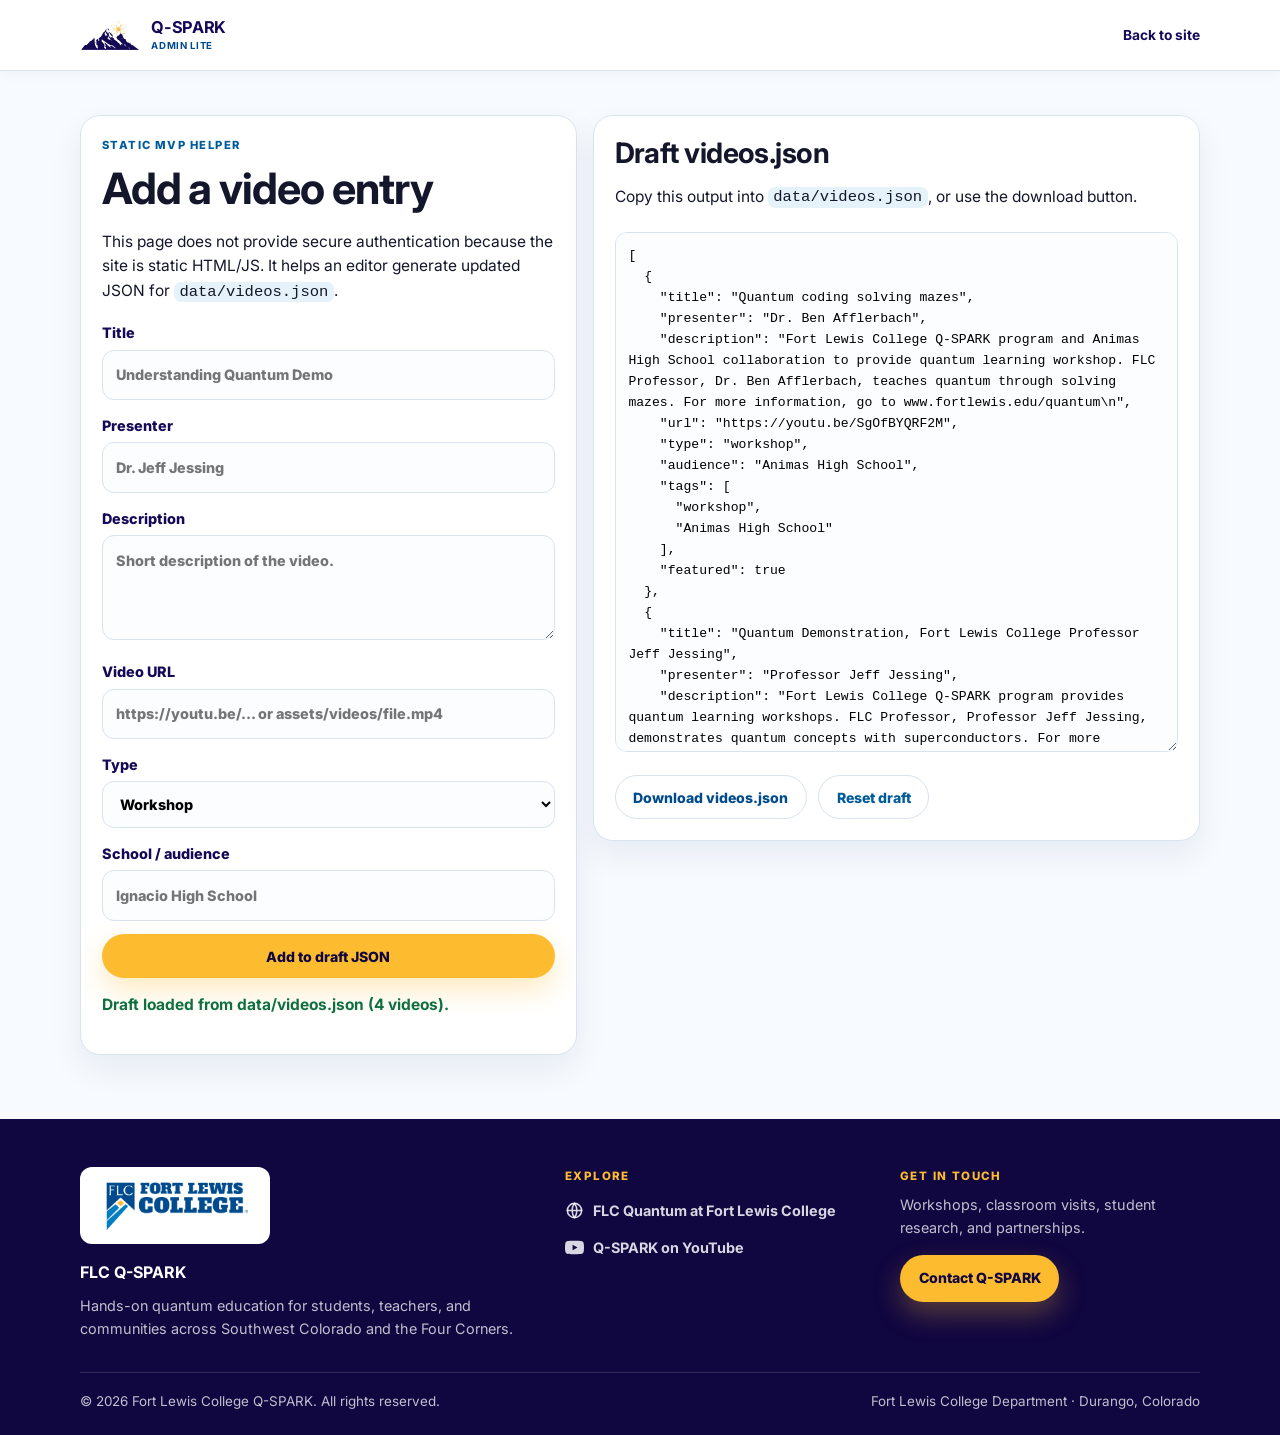
==== commit a29d7720: "Remove or change Engineering" ====
--- a/admin.html
+++ b/admin.html
@@ -3,7 +3,7 @@
 <head>
   <meta charset="utf-8">
   <meta name="viewport" content="width=device-width, initial-scale=1">
-  <title>Admin Lite | FLC Engineering Q-SPARK</title>
+  <title>Admin Lite | FLC Q-SPARK</title>
   <meta name="description" content="Static-site helper for preparing new Q-SPARK video entries.">
   <link rel="icon" href="assets/logo/qspark-mark.png">
   <link rel="preconnect" href="https://fonts.googleapis.com">
@@ -53,7 +53,7 @@
     <div class="container footer-grid">
       <div class="footer-brand">
         <img src="assets/logo/flc-logo.png" alt="Fort Lewis College" class="footer-logo" width="454" height="160">
-        <strong>FLC Engineering Q-SPARK</strong>
+        <strong>FLC Q-SPARK</strong>
         <p>Hands-on quantum education for students, teachers, and communities across Southwest Colorado and the Four Corners.</p>
       </div>
       <div class="footer-links">
@@ -80,8 +80,8 @@
       </div>
     </div>
     <div class="container footer-bottom">
-      <p>&copy; <span data-year>2026</span> Fort Lewis College Engineering Q-SPARK. All rights reserved.</p>
-      <p>Fort Lewis College Engineering Department &middot; Durango, Colorado</p>
+      <p>&copy; <span data-year>2026</span> Fort Lewis College Q-SPARK. All rights reserved.</p>
+      <p>Fort Lewis College Department &middot; Durango, Colorado</p>
     </div>
   </footer>
 
--- a/styles.css
+++ b/styles.css
@@ -48,7 +48,7 @@
 .brand strong { font-size: 1.02rem; letter-spacing: -.02em; }
 .brand small { color: var(--blue-800); font-weight: 700; letter-spacing: .07em; text-transform: uppercase; font-size: .6rem; margin-top: .28rem; }
 .site-nav { display: flex; align-items: center; gap: 1rem; }
-.site-nav a { color: var(--blue-900); text-decoration: none; font-weight: 700; font-size: .86rem; }
+.site-nav a { color: var(--blue-900); text-decoration: none; font-weight: 700; font-size: .86rem; white-space: nowrap; }
 .site-nav a:hover { color: var(--blue-700); }
 .nav-admin { padding: .42rem .75rem; border: 1px solid var(--line); border-radius: 999px; background: var(--bg); }
 .nav-toggle { display: none; border: 0; background: transparent; width: 42px; height: 42px; padding: 8px; }
@@ -57,7 +57,7 @@
 /* Hero with workshop photo background */
 .hero {
   position: relative;
-  display: flex; align-items: center;
+  display: grid; align-items: center;
   min-height: clamp(400px, 58vh, 540px);
   padding: 60px 0;
   background: var(--blue-950);
@@ -99,18 +99,18 @@
 .section { padding: 64px 0; }
 .split { display: grid; grid-template-columns: .9fr 1.1fr; gap: 44px; align-items: center; }
 .align-start { align-items: start; }
-.copy-block p, .section-intro, .impact-band p { color: var(--muted); font-size: .98rem; }
+.copy-block p, .section-intro { color: var(--muted); font-size: .98rem; }
 .card-grid { display: grid; grid-template-columns: repeat(3, 1fr); gap: 1rem; margin-top: 28px; }
 .feature-card { padding: 1.4rem 1.3rem 1.3rem; position: relative; overflow: hidden; }
 .feature-card::before { content: ""; position: absolute; inset: 0 0 auto; height: 3px; background: linear-gradient(90deg, var(--gold-500), var(--blue-500)); }
 .icon { display: inline-flex; font-weight: 900; font-size: .82rem; color: var(--gold-ink); background: var(--gold-100); border-radius: 999px; padding: .3rem .65rem; margin-bottom: .85rem; }
 .feature-card p, .video-card p, .event-card p, .photo-card p, .impact-list span { color: var(--muted); font-size: .92rem; }
 .feature-card p { margin-bottom: 0; }
-.hero-panel-grid div, .feature-card, .event-card, .video-card, .photo-card, .impact-list div, .contact-card, .admin-card { background: var(--white); border: 1px solid var(--line); border-radius: var(--radius); box-shadow: 0 14px 34px rgba(16, 6, 64, .07); }
+.feature-card, .event-card, .video-card, .photo-card, .impact-list div, .contact-card, .admin-card { background: var(--white); border: 1px solid var(--line); border-radius: var(--radius); box-shadow: 0 14px 34px rgba(16, 6, 64, .07); }
 .blue-section { background: var(--blue-950); color: var(--white); }
 .section-heading { max-width: 720px; text-align: center; margin: 0 auto 26px; }
-.section-heading p { color: var(--muted); font-size: .98rem; }
-.blue-section .section-heading p, .light { color: rgba(255, 255, 255, .78); }
+.section-heading p:not(.eyebrow) { color: var(--muted); font-size: .98rem; }
+.blue-section .section-heading p:not(.eyebrow), .light { color: rgba(255, 255, 255, .78); }
 .filters { display: flex; justify-content: center; flex-wrap: wrap; gap: .55rem; margin-bottom: 24px; }
 .chip { border: 1px solid rgba(255, 255, 255, .22); border-radius: 999px; padding: .48rem .85rem; background: rgba(255, 255, 255, .08); color: var(--white); font-weight: 800; font-size: .84rem; cursor: pointer; font-family: inherit; }
 .chip.active { background: var(--gold-500); border-color: var(--gold-500); color: var(--blue-950); }
@@ -132,6 +132,101 @@
 .photo-card { overflow: hidden; flex: 1 1 300px; max-width: 420px; }
 .photo-card img { width: 100%; aspect-ratio: 4 / 3; object-fit: cover; background: linear-gradient(135deg, var(--blue-800), var(--blue-500)); }
 .photo-card div { padding: 1rem; }
+
+/* Photo slideshow */
+.slideshow { max-width: 900px; margin: 0 auto; }
+.slideshow-frame {
+  position: relative;
+  aspect-ratio: 16 / 10;
+  max-height: 62vh;
+  border-radius: var(--radius);
+  overflow: hidden;
+  background: var(--blue-950);
+  border: 1px solid var(--line);
+  box-shadow: var(--shadow);
+}
+.slide {
+  position: absolute; inset: 0; margin: 0;
+  opacity: 0;
+  visibility: hidden;
+  transition: opacity .7s ease, visibility .7s ease;
+}
+.slide.is-active { opacity: 1; visibility: visible; }
+.slide-backdrop {
+  position: absolute; inset: -8%;
+  background-size: cover;
+  background-position: center;
+  filter: blur(26px) saturate(.6) brightness(.5);
+}
+.slide img {
+  position: absolute; inset: 0;
+  width: 100%; height: 100%;
+  object-fit: contain;
+}
+.slide figcaption {
+  position: absolute; inset: auto 0 0;
+  padding: 2.6rem 1.2rem 1.1rem;
+  color: var(--white);
+  background: linear-gradient(180deg, transparent, rgba(16, 6, 64, .9));
+}
+.slide figcaption h3 { color: var(--gold-500); }
+.slide figcaption p { margin: .3rem 0 0; color: rgba(255, 255, 255, .86); font-size: .9rem; max-width: 60ch; }
+.slide-arrow {
+  position: absolute; top: 50%; transform: translateY(-50%);
+  display: grid; place-items: center;
+  width: 44px; height: 44px; padding: 0;
+  border: 1px solid rgba(255, 255, 255, .3);
+  border-radius: 999px;
+  background: rgba(16, 6, 64, .55);
+  color: var(--white);
+  cursor: pointer;
+}
+.slide-arrow:hover { background: var(--gold-500); color: var(--blue-950); border-color: var(--gold-500); }
+.slide-arrow svg { width: 20px; height: 20px; }
+.slide-arrow.prev { left: 12px; }
+.slide-arrow.next { right: 12px; }
+.slideshow-controls { display: flex; align-items: center; justify-content: center; flex-wrap: wrap; gap: .6rem 1rem; margin-top: 1rem; }
+.slide-play {
+  min-height: 34px; padding: .3rem .85rem;
+  border: 1px solid var(--line); border-radius: 999px;
+  background: var(--white); color: var(--blue-800);
+  font: inherit; font-size: .8rem; font-weight: 800; cursor: pointer;
+}
+.slide-play:hover { border-color: var(--blue-500); }
+.slide-dots { display: flex; flex-wrap: wrap; justify-content: center; gap: .4rem; }
+.slide-dot {
+  width: 10px; height: 10px; padding: 0;
+  border: 1px solid var(--blue-800); border-radius: 999px;
+  background: transparent; cursor: pointer;
+}
+.slide-dot.is-active { background: var(--blue-800); transform: scale(1.25); }
+.slide-count { margin: 0; color: var(--muted); font-size: .8rem; font-weight: 700; }
+.slide-arrow:focus-visible, .slide-dot:focus-visible, .slide-play:focus-visible { outline: 3px solid var(--gold-500); outline-offset: 2px; }
+
+/* Testimonials: the teacher quote leads, the longest student quote spans two rows */
+.testimonial-grid { display: grid; grid-template-columns: repeat(3, 1fr); gap: 1rem; }
+.testimonial {
+  position: relative;
+  display: flex; flex-direction: column; gap: 1.1rem;
+  margin: 0; padding: 1.4rem 1.35rem 1.3rem;
+  background: #170c4d;
+  border: 1px solid rgba(255, 255, 255, .12);
+  border-radius: var(--radius);
+  overflow: hidden;
+}
+.testimonial::before { content: "\201C"; display: block; height: 1.6rem; color: var(--gold-500); font-size: 3.4rem; font-weight: 800; line-height: 1; }
+.testimonial.is-featured { grid-column: span 2; background: linear-gradient(135deg, #1d1063, #170c4d 60%); }
+.testimonial.is-featured::after { content: ""; position: absolute; inset: 0 0 auto; height: 3px; background: linear-gradient(90deg, var(--gold-500), var(--blue-500)); }
+.testimonial.is-tall { grid-row: span 2; }
+.testimonial blockquote { margin: 0; }
+.testimonial blockquote p { margin: 0; color: rgba(255, 255, 255, .86); font-size: .95rem; }
+.testimonial.is-featured blockquote p { color: var(--white); font-size: clamp(1rem, 1.4vw, 1.1rem); font-weight: 500; }
+.testimonial-author { display: flex; align-items: center; gap: .7rem; margin-top: auto; padding-top: 1rem; border-top: 1px solid rgba(255, 255, 255, .12); }
+.testimonial-initial { display: grid; place-items: center; flex: none; width: 38px; height: 38px; border-radius: 999px; background: var(--gold-500); color: var(--blue-950); font-weight: 900; font-size: .9rem; }
+.testimonial-author strong, .testimonial-author small { display: block; line-height: 1.25; }
+.testimonial-author strong { color: var(--white); }
+.testimonial-author small { color: var(--gold-500); font-weight: 700; font-size: .74rem; letter-spacing: .06em; text-transform: uppercase; margin-top: .15rem; }
+
 .impact-band { background: var(--white); border-top: 1px solid var(--line); border-bottom: 1px solid var(--line); }
 .impact-list { display: grid; grid-template-columns: repeat(3, 1fr); gap: 1rem; margin-top: 26px; }
 .impact-list div { padding: 1.15rem; }
@@ -139,7 +234,7 @@
 .impact-list strong { color: var(--blue-900); }
 .contact-section { padding-top: 0; }
 .contact-card { padding: 1.9rem; display: grid; grid-template-columns: 1fr auto; gap: 1.8rem; align-items: center; background: linear-gradient(135deg, var(--white), var(--blue-100)); }
-.contact-card p { color: var(--muted); font-size: .95rem; }
+.contact-card p:not(.eyebrow) { color: var(--muted); font-size: .95rem; }
 
 .site-footer { padding: 48px 0 24px; background: var(--blue-950); color: rgba(255, 255, 255, .74); font-size: .9rem; }
 .footer-grid { display: grid; grid-template-columns: 1.5fr 1fr 1fr; gap: 2.2rem; }
@@ -168,7 +263,7 @@
 .page-hero { padding: 56px 0 36px; background: radial-gradient(circle at 85% 20%, rgba(253, 187, 48, .2), transparent 34%), linear-gradient(135deg, var(--blue-950), var(--blue-800)); color: var(--white); }
 .page-hero .section-heading { margin-bottom: 0; }
 .page-hero h1 { font-size: clamp(1.7rem, 3vw, 2.4rem); }
-.page-hero p { color: rgba(255, 255, 255, .8); }
+.page-hero p:not(.eyebrow) { color: rgba(255, 255, 255, .8); }
 .featured-video-card { margin: 0; }
 #featuredVideo .video-card { width: 100%; }
 .empty-state { padding: 1.2rem; border-radius: var(--radius); background: rgba(255, 255, 255, .1); border: 1px solid rgba(255, 255, 255, .16); color: rgba(255, 255, 255, .8); }
@@ -176,15 +271,26 @@
 .videos-page-section { padding-top: 36px; }
 .video-contact-section { padding-top: 56px; }
 
+/* Keep the full menu on one line just above the hamburger breakpoint */
+@media (min-width: 851px) and (max-width: 1000px) {
+  .site-nav { gap: .7rem; }
+  .site-nav a { font-size: .82rem; }
+}
 @media (max-width: 850px) {
   .nav-toggle { display: block; }
   .site-nav { display: none; position: absolute; left: 20px; right: 20px; top: 72px; background: var(--white); padding: 1rem; border: 1px solid var(--line); border-radius: 16px; box-shadow: var(--shadow); flex-direction: column; align-items: flex-start; }
   .site-nav.open, .site-nav.always-open { display: flex; }
   .split, .contact-card, .footer-grid, .admin-grid { grid-template-columns: 1fr; }
-  .card-grid, .video-grid, .impact-list { grid-template-columns: 1fr; }
+  .card-grid, .video-grid, .impact-list, .testimonial-grid { grid-template-columns: 1fr; }
+  .testimonial.is-featured { grid-column: auto; }
+  .testimonial.is-tall { grid-row: auto; }
   .hero { min-height: 0; padding: 48px 0 44px; }
   .section { padding: 48px 0; }
   .contact-actions { justify-content: flex-start; }
+  .slideshow-frame { aspect-ratio: 4 / 3; }
+  .slide figcaption { padding: 2rem .9rem .9rem; }
+  .slide figcaption p { font-size: .84rem; }
+  .slide-arrow { width: 38px; height: 38px; }
 }
 @media (max-width: 420px) {
   .brand-logo { width: 48px; }
@@ -192,4 +298,5 @@
 }
 @media (prefers-reduced-motion: reduce) {
   html { scroll-behavior: auto; }
-}
+  .slide { transition: none; }
+}
